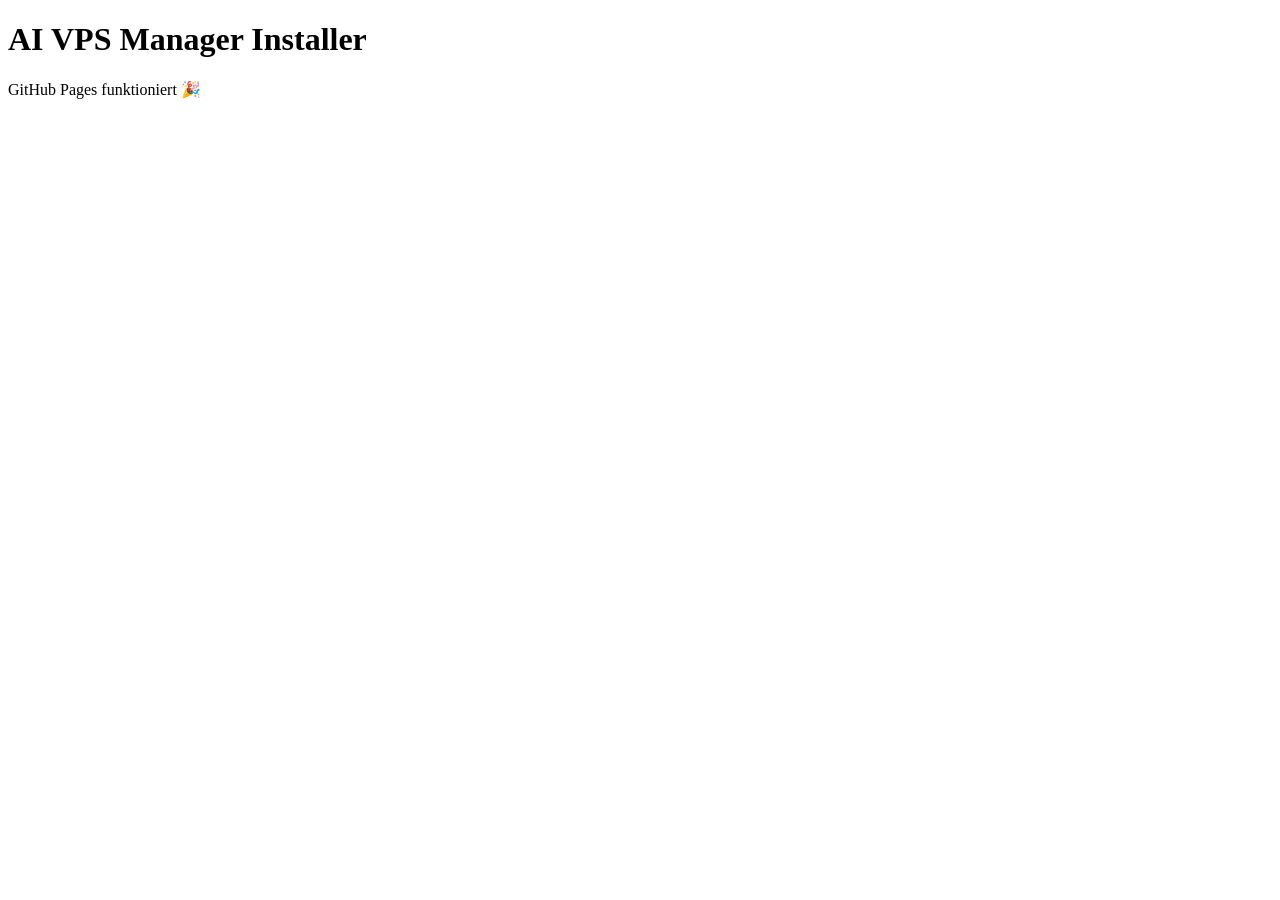
==== index.html @ b36ca0cc "Add landing page" ====
<!DOCTYPE html>
<html lang="de">
<head>
  <meta charset="UTF-8">
  <title>AVM Installer</title>
</head>
<body>
  <h1>AI VPS Manager Installer</h1>
  <p>GitHub Pages funktioniert 🎉</p>
</body>
</html>
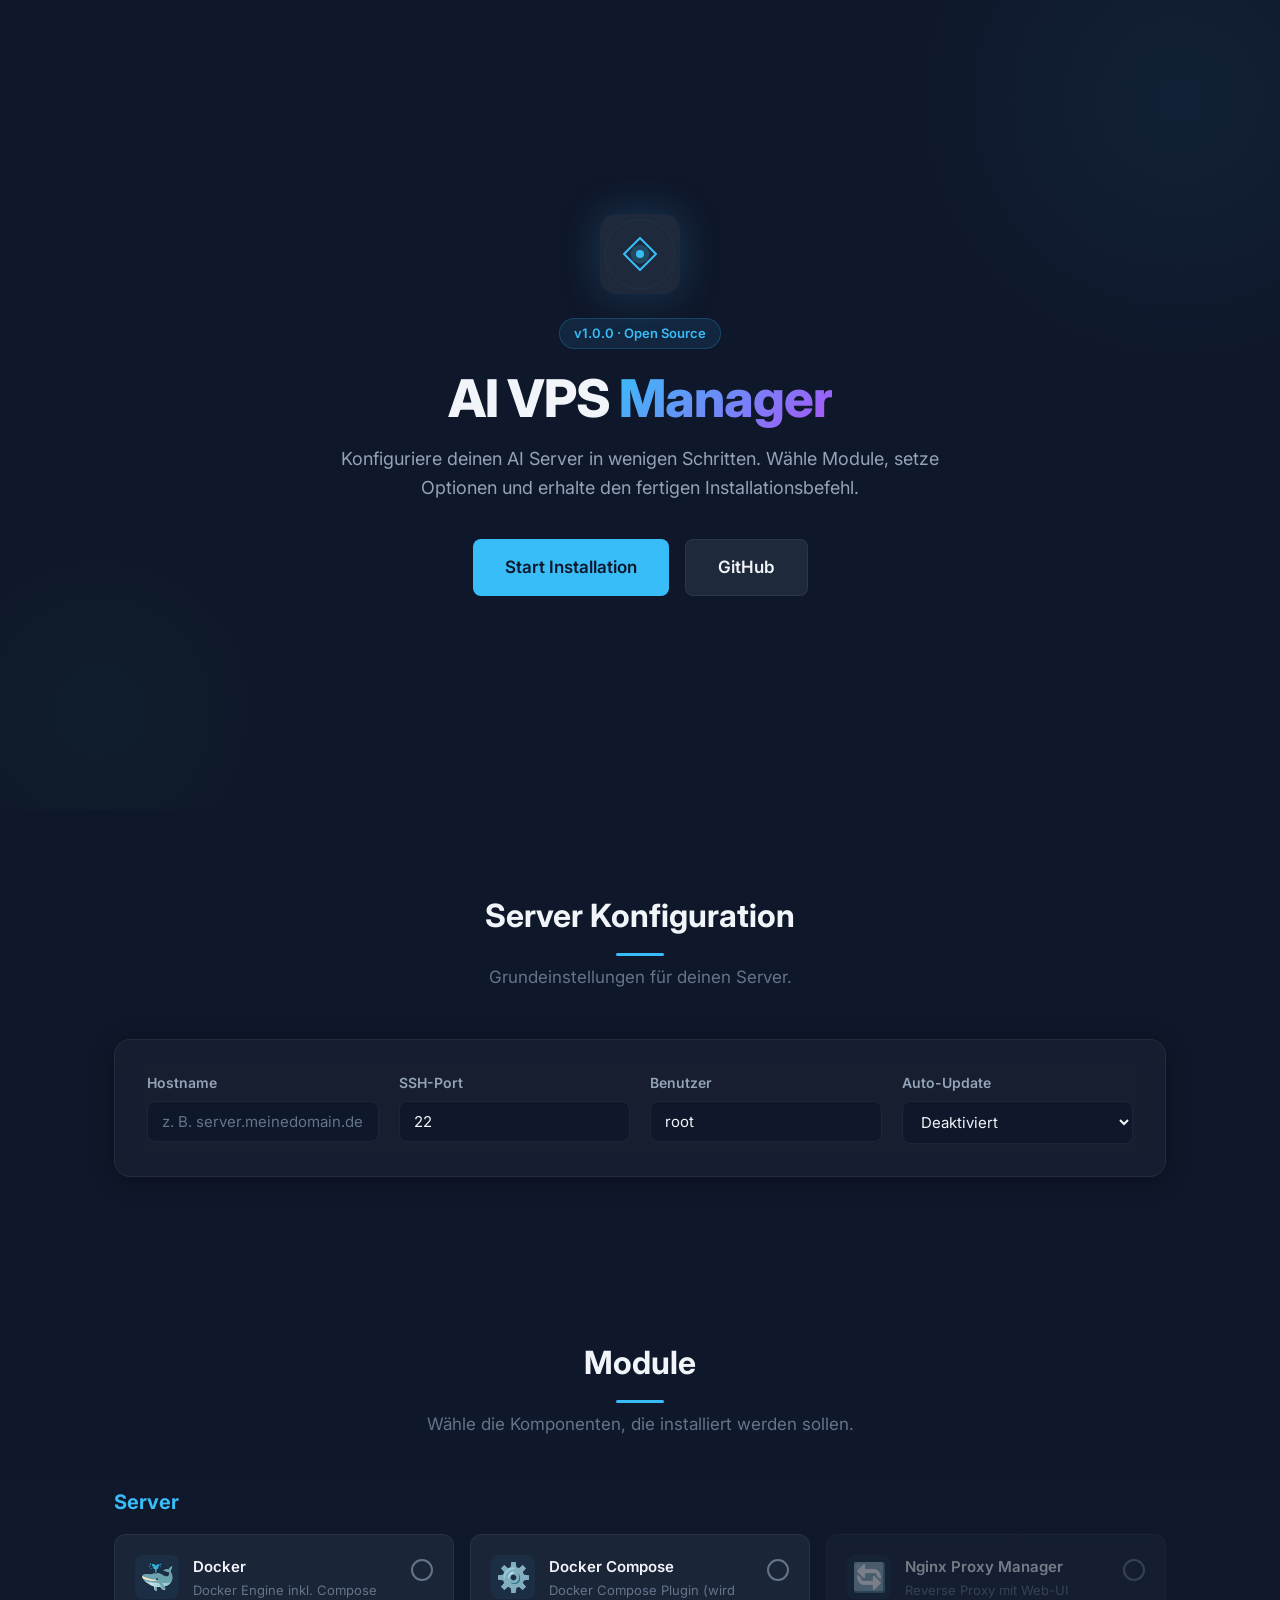
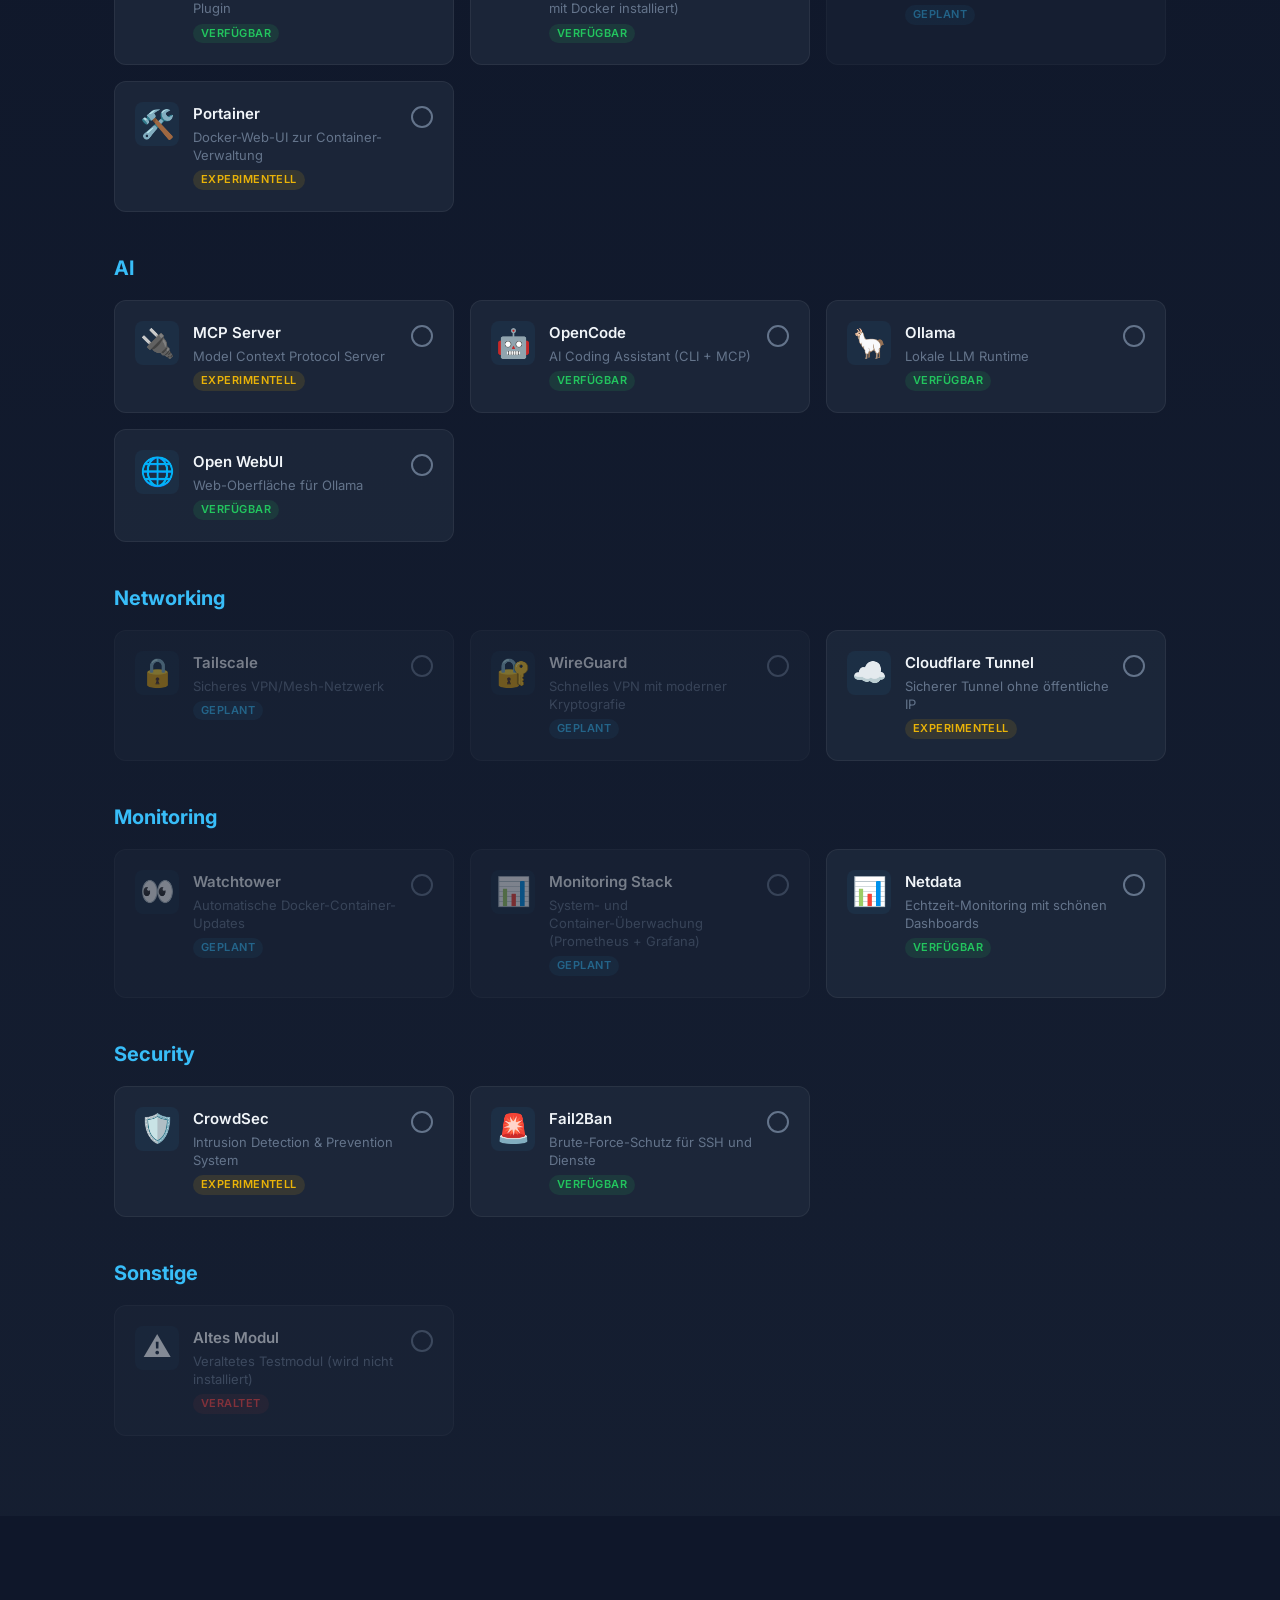
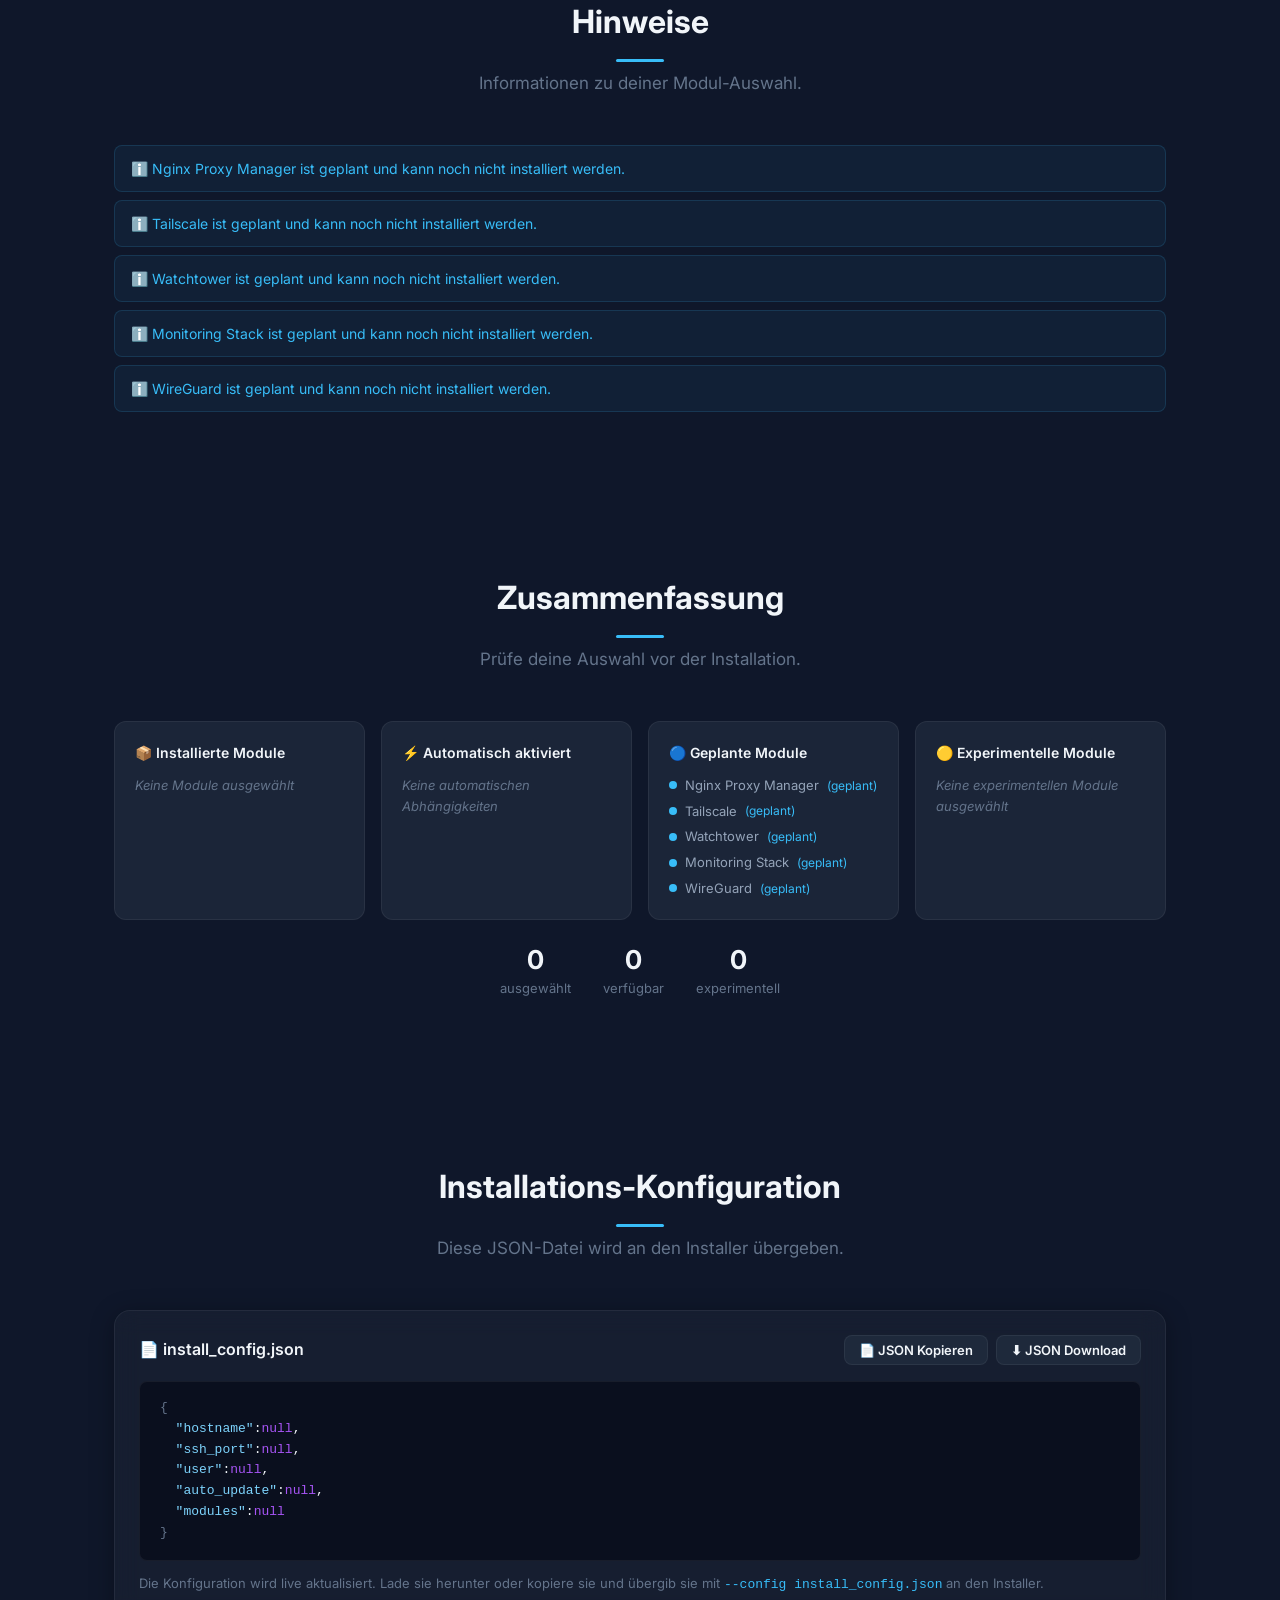
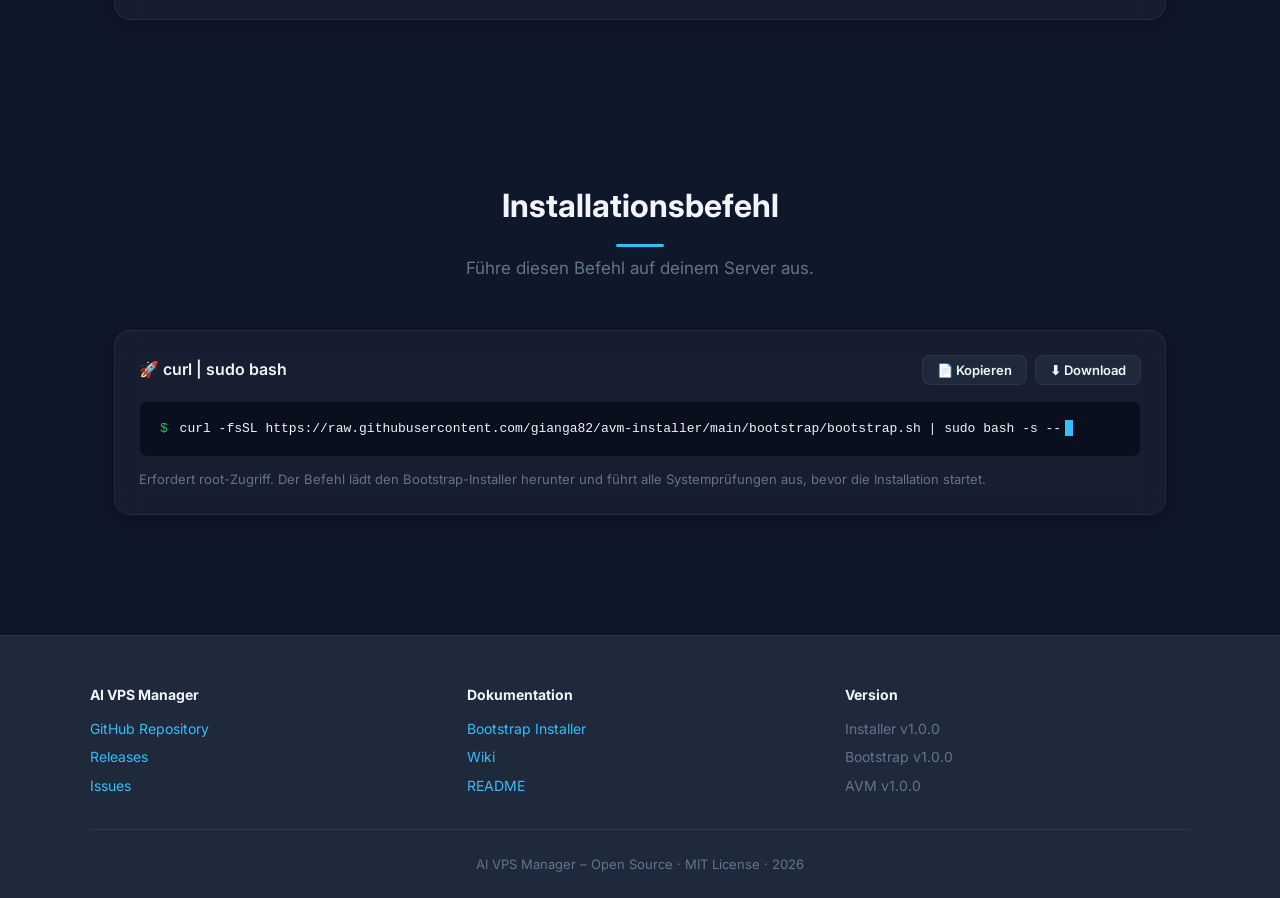
==== commit 0b7b62fd: "Publish Installer Frontend – 2026-07-04 18:31" ====
--- a/index.html
+++ b/index.html
@@ -2,10 +2,219 @@
 <html lang="de">
 <head>
   <meta charset="UTF-8">
-  <title>AVM Installer</title>
+  <meta name="viewport" content="width=device-width, initial-scale=1.0">
+  <title>AI VPS Manager – Installer</title>
+  <meta name="description" content="AI VPS Manager Installer – Konfiguriere deinen AI Server in wenigen Schritten.">
+  <link rel="icon" href="assets/favicon.ico" sizes="any">
+  <link rel="icon" href="assets/logo.svg" type="image/svg+xml">
+  <link rel="stylesheet" href="css/style.css">
 </head>
 <body>
-  <h1>AI VPS Manager Installer</h1>
-  <p>GitHub Pages funktioniert 🎉</p>
+
+  <!-- ═══════════════ Toast Container ═══════════════ -->
+  <div class="toast-container" id="toastContainer" aria-live="polite"></div>
+
+  <!-- ═══════════════ Hero ═══════════════ -->
+  <section class="hero" id="hero">
+    <div class="hero-content">
+      <img src="assets/logo.svg" alt="AI VPS Manager Logo" class="hero-logo" width="80" height="80">
+      <div class="hero-badge">v1.0.0 · Open Source</div>
+      <h1>AI VPS <span>Manager</span></h1>
+      <p>Konfiguriere deinen AI Server in wenigen Schritten. Wähle Module,
+         setze Optionen und erhalte den fertigen Installationsbefehl.</p>
+      <div class="hero-actions">
+        <a href="#config" class="btn btn-primary btn-lg">Start Installation</a>
+        <a href="https://github.com/gianga82/ai-vps-manager" target="_blank" rel="noopener" class="btn btn-secondary btn-lg">GitHub</a>
+      </div>
+    </div>
+  </section>
+
+  <!-- ═══════════════ Server Config ═══════════════ -->
+  <section class="section" id="config">
+    <div class="container">
+      <div class="section-header">
+        <h2>Server Konfiguration</h2>
+        <p>Grundeinstellungen für deinen Server.</p>
+      </div>
+      <div class="glass" style="padding:32px;">
+        <div class="config-grid">
+          <div class="form-group">
+            <label for="hostname">Hostname</label>
+            <input type="text" id="hostname" placeholder="z. B. server.meinedomain.de">
+          </div>
+          <div class="form-group">
+            <label for="sshPort">SSH-Port</label>
+            <input type="number" id="sshPort" value="22" min="1" max="65535">
+          </div>
+          <div class="form-group">
+            <label for="user">Benutzer</label>
+            <input type="text" id="user" value="root" placeholder="root">
+          </div>
+          <div class="form-group">
+            <label for="autoUpdate">Auto-Update</label>
+            <select id="autoUpdate">
+              <option value="false">Deaktiviert</option>
+              <option value="true">Aktiviert</option>
+            </select>
+          </div>
+        </div>
+      </div>
+    </div>
+  </section>
+
+  <!-- ═══════════════ Module ═══════════════ -->
+  <section class="section modules-section" id="modules">
+    <div class="container">
+      <div class="section-header">
+        <h2>Module</h2>
+        <p>Wähle die Komponenten, die installiert werden sollen.</p>
+      </div>
+      <div id="modulesContainer"></div>
+    </div>
+  </section>
+
+  <!-- ═══════════════ Abhängigkeits-Hinweise ═══════════════ -->
+  <section class="section" id="hints">
+    <div class="container">
+      <div class="section-header">
+        <h2>Hinweise</h2>
+        <p>Informationen zu deiner Modul-Auswahl.</p>
+      </div>
+      <div id="depHints"></div>
+    </div>
+  </section>
+
+  <!-- ═══════════════ Summary ═══════════════ -->
+  <section class="section" id="summary">
+    <div class="container">
+      <div class="section-header">
+        <h2>Zusammenfassung</h2>
+        <p>Prüfe deine Auswahl vor der Installation.</p>
+      </div>
+      <div class="summary-grid" id="summaryGrid">
+        <div class="summary-card">
+          <h3>📦 Installierte Module</h3>
+          <ul class="summary-list" id="summaryExplicit">
+            <li style="color:var(--text-muted);font-style:italic;">Keine Module ausgewählt</li>
+          </ul>
+        </div>
+        <div class="summary-card">
+          <h3>⚡ Automatisch aktiviert</h3>
+          <ul class="summary-list" id="summaryAuto">
+            <li style="color:var(--text-muted);font-style:italic;">Keine automatischen Abhängigkeiten</li>
+          </ul>
+        </div>
+        <div class="summary-card">
+          <h3>🔵 Geplante Module</h3>
+          <ul class="summary-list" id="summaryPlanned">
+            <li style="color:var(--text-muted);font-style:italic;">Keine geplanten Module</li>
+          </ul>
+        </div>
+        <div class="summary-card">
+          <h3>🟡 Experimentelle Module</h3>
+          <ul class="summary-list" id="summaryExperimental">
+            <li style="color:var(--text-muted);font-style:italic;">Keine experimentellen Module ausgewählt</li>
+          </ul>
+        </div>
+      </div>
+      <div style="text-align:center;margin-top:24px;">
+        <div class="summary-counts" style="justify-content:center;" id="summaryCounts">
+          <div class="count-item"><span class="number" id="countSelected">0</span><span class="label">ausgewählt</span></div>
+          <div class="count-item"><span class="number" id="countAvailable">0</span><span class="label">verfügbar</span></div>
+          <div class="count-item"><span class="number" id="countExperimental">0</span><span class="label">experimentell</span></div>
+        </div>
+      </div>
+    </div>
+  </section>
+
+  <!-- ═══════════════ Installations-Konfiguration ═══════════════ -->
+  <section class="section" id="jsonconfig">
+    <div class="container">
+      <div class="section-header">
+        <h2>Installations-Konfiguration</h2>
+        <p>Diese JSON-Datei wird an den Installer übergeben.</p>
+      </div>
+      <div class="terminal-section glass">
+        <div class="terminal-header">
+          <h3>📄 install_config.json</h3>
+          <div class="terminal-actions">
+            <button class="btn btn-secondary btn-sm" id="copyJsonBtn" title="JSON in Zwischenablage kopieren">📄 JSON Kopieren</button>
+            <button class="btn btn-secondary btn-sm" id="downloadJsonBtn" title="JSON herunterladen">⬇ JSON Download</button>
+          </div>
+        </div>
+        <div class="json-viewer" id="jsonViewer"></div>
+        <p style="color:var(--text-muted);font-size:0.8125rem;margin-top:12px;">
+          Die Konfiguration wird live aktualisiert. Lade sie herunter oder kopiere sie
+          und übergib sie mit <code style="color:var(--accent);">--config install_config.json</code> an den Installer.
+        </p>
+      </div>
+    </div>
+  </section>
+
+  <!-- ═══════════════ Installationsbefehl ═══════════════ -->
+  <section class="section" id="command">
+    <div class="container">
+      <div class="section-header">
+        <h2>Installationsbefehl</h2>
+        <p>Führe diesen Befehl auf deinem Server aus.</p>
+      </div>
+      <div class="terminal-section glass">
+        <div class="terminal-header">
+          <h3>🚀 curl | sudo bash</h3>
+          <div class="terminal-actions">
+            <button class="btn btn-secondary btn-sm" id="copyBtn" title="In Zwischenablage kopieren">📄 Kopieren</button>
+            <button class="btn btn-secondary btn-sm" id="downloadBtn" title="Als Script herunterladen">⬇ Download</button>
+          </div>
+        </div>
+        <div class="terminal" id="terminal">
+          <span class="prompt">$</span>
+          <span class="terminal-cursor"></span>
+        </div>
+        <p style="color:var(--text-muted);font-size:0.8125rem;margin-top:12px;">
+          Erfordert root-Zugriff. Der Befehl lädt den Bootstrap-Installer herunter
+          und führt alle Systemprüfungen aus, bevor die Installation startet.
+        </p>
+      </div>
+    </div>
+  </section>
+
+  <!-- ═══════════════ Footer ═══════════════ -->
+  <footer class="footer" id="footer">
+    <div class="footer-grid">
+      <div class="footer-col">
+        <h4>AI VPS Manager</h4>
+        <ul>
+          <li><a href="https://github.com/gianga82/ai-vps-manager" target="_blank" rel="noopener">GitHub Repository</a></li>
+          <li><a href="https://github.com/gianga82/ai-vps-manager/releases" target="_blank" rel="noopener">Releases</a></li>
+          <li><a href="https://github.com/gianga82/ai-vps-manager/issues" target="_blank" rel="noopener">Issues</a></li>
+        </ul>
+      </div>
+      <div class="footer-col">
+        <h4>Dokumentation</h4>
+        <ul>
+          <li><a href="docs/bootstrap.md" target="_blank">Bootstrap Installer</a></li>
+          <li><a href="https://github.com/gianga82/ai-vps-manager/wiki" target="_blank" rel="noopener">Wiki</a></li>
+          <li><a href="https://github.com/gianga82/ai-vps-manager/blob/main/README.md" target="_blank" rel="noopener">README</a></li>
+        </ul>
+      </div>
+      <div class="footer-col">
+        <h4>Version</h4>
+        <ul>
+          <li><span style="color:var(--text-muted);font-size:0.875rem;">Installer v1.0.0</span></li>
+          <li><span style="color:var(--text-muted);font-size:0.875rem;">Bootstrap v1.0.0</span></li>
+          <li><span style="color:var(--text-muted);font-size:0.875rem;">AVM v1.0.0</span></li>
+        </ul>
+      </div>
+    </div>
+    <div class="footer-bottom">
+      AI VPS Manager – Open Source · MIT License · 2026
+    </div>
+  </footer>
+
+  <!-- ═══════════════ Scripts ═══════════════ -->
+  <script src="js/app.js"></script>
+  <script src="js/ui.js"></script>
+  <script src="js/installer.js"></script>
+  <script src="js/api.js"></script>
 </body>
 </html>
--- a/css/style.css
+++ b/css/style.css
@@ -0,0 +1,776 @@
+/* ==========================================================================
+   style.css – AI VPS Manager Installer Styles
+   Dark Theme · Inter Font · Glassmorphism · Responsive
+   ========================================================================== */
+
+/* ─── Google Fonts: Inter ─────────────────────────────────────────────── */
+
+@import url('https://fonts.googleapis.com/css2?family=Inter:wght@400;500;600;700;800&display=swap');
+
+/* ─── CSS Custom Properties ──────────────────────────────────────────── */
+
+:root {
+  --bg-primary: #0f172a;
+  --bg-secondary: #1e293b;
+  --bg-card: rgba(30, 41, 59, 0.85);
+  --bg-glass: rgba(255, 255, 255, 0.03);
+  --border-glass: rgba(255, 255, 255, 0.06);
+  --text-primary: #f1f5f9;
+  --text-secondary: #94a3b8;
+  --text-muted: #64748b;
+  --accent: #38bdf8;
+  --accent-hover: #7dd3fc;
+  --green: #22c55e;
+  --yellow: #eab308;
+  --red: #ef4444;
+  --orange: #f97316;
+  --purple: #a855f7;
+  --radius: 12px;
+  --radius-sm: 8px;
+  --radius-lg: 16px;
+  --shadow: 0 4px 24px rgba(0, 0, 0, 0.3);
+  --transition: 0.2s ease;
+}
+
+/* ─── Reset & Base ────────────────────────────────────────────────────── */
+
+*, *::before, *::after { box-sizing: border-box; margin: 0; padding: 0; }
+
+html {
+  scroll-behavior: smooth;
+  font-size: 16px;
+}
+
+body {
+  font-family: 'Inter', -apple-system, BlinkMacSystemFont, 'Segoe UI', sans-serif;
+  background: var(--bg-primary);
+  color: var(--text-primary);
+  line-height: 1.6;
+  min-height: 100vh;
+  -webkit-font-smoothing: antialiased;
+}
+
+a { color: var(--accent); text-decoration: none; transition: color var(--transition); }
+a:hover { color: var(--accent-hover); }
+img { max-width: 100%; display: block; }
+ul { list-style: none; }
+code { font-family: 'JetBrains Mono', 'Fira Code', monospace; }
+
+/* ─── Container ───────────────────────────────────────────────────────── */
+
+.container {
+  max-width: 1100px;
+  margin: 0 auto;
+  padding: 0 24px;
+}
+
+/* ─── Section ─────────────────────────────────────────────────────────── */
+
+.section {
+  padding: 80px 0;
+}
+
+.section-header {
+  text-align: center;
+  margin-bottom: 48px;
+}
+
+.section-header h2 {
+  font-size: 2rem;
+  font-weight: 700;
+  margin-bottom: 8px;
+  color: var(--text-primary);
+}
+
+.section-header p {
+  color: var(--text-muted);
+  font-size: 1.0625rem;
+}
+
+.section-header h2::after {
+  content: '';
+  display: block;
+  width: 48px;
+  height: 3px;
+  background: var(--accent);
+  margin: 12px auto 0;
+  border-radius: 2px;
+}
+
+/* ─── Glassmorphism Card ──────────────────────────────────────────────── */
+
+.glass {
+  background: var(--bg-glass);
+  border: 1px solid var(--border-glass);
+  backdrop-filter: blur(12px);
+  -webkit-backdrop-filter: blur(12px);
+  border-radius: var(--radius-lg);
+  box-shadow: var(--shadow);
+}
+
+/* ─── Hero ────────────────────────────────────────────────────────────── */
+
+.hero {
+  min-height: 90vh;
+  display: flex;
+  align-items: center;
+  justify-content: center;
+  text-align: center;
+  padding: 40px 24px;
+  position: relative;
+  overflow: hidden;
+}
+
+.hero::before {
+  content: '';
+  position: absolute;
+  width: 600px;
+  height: 600px;
+  background: radial-gradient(circle, rgba(56,189,248,0.06) 0%, transparent 70%);
+  top: -200px;
+  right: -200px;
+  pointer-events: none;
+}
+
+.hero::after {
+  content: '';
+  position: absolute;
+  width: 400px;
+  height: 400px;
+  background: radial-gradient(circle, rgba(34,197,94,0.04) 0%, transparent 70%);
+  bottom: -100px;
+  left: -100px;
+  pointer-events: none;
+}
+
+.hero-content {
+  max-width: 720px;
+  position: relative;
+  z-index: 1;
+}
+
+.hero-logo {
+  margin: 0 auto 24px;
+  filter: drop-shadow(0 0 20px rgba(56,189,248,0.2));
+}
+
+.hero-badge {
+  display: inline-block;
+  background: rgba(56,189,248,0.1);
+  color: var(--accent);
+  font-size: 0.8125rem;
+  font-weight: 600;
+  padding: 4px 14px;
+  border-radius: 20px;
+  border: 1px solid rgba(56,189,248,0.2);
+  margin-bottom: 20px;
+}
+
+.hero h1 {
+  font-size: 3.25rem;
+  font-weight: 800;
+  line-height: 1.15;
+  margin-bottom: 16px;
+  letter-spacing: -0.02em;
+}
+
+.hero h1 span {
+  background: linear-gradient(135deg, var(--accent), var(--purple));
+  -webkit-background-clip: text;
+  -webkit-text-fill-color: transparent;
+  background-clip: text;
+}
+
+.hero p {
+  font-size: 1.125rem;
+  color: var(--text-secondary);
+  margin-bottom: 36px;
+  max-width: 600px;
+  margin-left: auto;
+  margin-right: auto;
+}
+
+.hero-actions {
+  display: flex;
+  gap: 16px;
+  justify-content: center;
+  flex-wrap: wrap;
+}
+
+/* ─── Buttons ─────────────────────────────────────────────────────────── */
+
+.btn {
+  display: inline-flex;
+  align-items: center;
+  gap: 8px;
+  font-family: inherit;
+  font-weight: 600;
+  font-size: 0.9375rem;
+  padding: 10px 22px;
+  border-radius: var(--radius-sm);
+  border: none;
+  cursor: pointer;
+  transition: all var(--transition);
+  text-decoration: none;
+}
+
+.btn-primary {
+  background: var(--accent);
+  color: #0f172a;
+}
+
+.btn-primary:hover {
+  background: var(--accent-hover);
+  transform: translateY(-1px);
+  box-shadow: 0 8px 24px rgba(56,189,248,0.3);
+}
+
+.btn-secondary {
+  background: var(--bg-secondary);
+  color: var(--text-primary);
+  border: 1px solid var(--border-glass);
+}
+
+.btn-secondary:hover {
+  background: rgba(255,255,255,0.05);
+  border-color: rgba(255,255,255,0.12);
+  transform: translateY(-1px);
+}
+
+.btn-sm {
+  font-size: 0.8125rem;
+  padding: 6px 14px;
+}
+
+.btn-lg {
+  padding: 14px 32px;
+  font-size: 1.0625rem;
+}
+
+/* ─── Config Grid ─────────────────────────────────────────────────────── */
+
+.config-grid {
+  display: grid;
+  grid-template-columns: repeat(auto-fit, minmax(200px, 1fr));
+  gap: 20px;
+}
+
+.form-group {
+  display: flex;
+  flex-direction: column;
+  gap: 6px;
+}
+
+.form-group label {
+  font-size: 0.875rem;
+  font-weight: 600;
+  color: var(--text-secondary);
+}
+
+.form-group input,
+.form-group select {
+  font-family: inherit;
+  background: var(--bg-primary);
+  border: 1px solid var(--border-glass);
+  color: var(--text-primary);
+  padding: 10px 14px;
+  border-radius: var(--radius-sm);
+  font-size: 0.9375rem;
+  transition: border-color var(--transition);
+  outline: none;
+}
+
+.form-group input:focus,
+.form-group select:focus {
+  border-color: var(--accent);
+  box-shadow: 0 0 0 3px rgba(56,189,248,0.15);
+}
+
+.form-group input::placeholder {
+  color: var(--text-muted);
+}
+
+/* ─── Module ──────────────────────────────────────────────────────────── */
+
+.modules-section {
+  background: linear-gradient(180deg, var(--bg-primary) 0%, rgba(30,41,59,0.4) 100%);
+}
+
+.category-label {
+  font-size: 1.25rem;
+  font-weight: 700;
+  color: var(--accent);
+  margin-bottom: 16px;
+  margin-top: 40px;
+}
+
+.category-label:first-child {
+  margin-top: 0;
+}
+
+.modules-grid {
+  display: grid;
+  grid-template-columns: repeat(auto-fill, minmax(280px, 1fr));
+  gap: 16px;
+}
+
+.module-card {
+  background: var(--bg-card);
+  border: 1px solid var(--border-glass);
+  border-radius: var(--radius);
+  padding: 20px;
+  cursor: pointer;
+  transition: all var(--transition);
+  display: flex;
+  align-items: flex-start;
+  gap: 14px;
+  position: relative;
+  user-select: none;
+}
+
+.module-card:hover:not(.disabled) {
+  border-color: rgba(56,189,248,0.3);
+  background: rgba(56,189,248,0.04);
+  transform: translateY(-2px);
+}
+
+.module-card.selected {
+  border-color: var(--accent);
+  background: rgba(56,189,248,0.08);
+  box-shadow: 0 0 20px rgba(56,189,248,0.08);
+}
+
+.module-card.disabled {
+  opacity: 0.45;
+  cursor: not-allowed;
+}
+
+.module-icon {
+  font-size: 1.75rem;
+  flex-shrink: 0;
+  width: 44px;
+  height: 44px;
+  display: flex;
+  align-items: center;
+  justify-content: center;
+  background: rgba(56,189,248,0.06);
+  border-radius: var(--radius-sm);
+}
+
+.module-card.selected .module-icon {
+  background: rgba(56,189,248,0.12);
+}
+
+.module-info {
+  flex: 1;
+  min-width: 0;
+}
+
+.module-info h4 {
+  font-size: 0.9375rem;
+  font-weight: 600;
+  margin-bottom: 2px;
+}
+
+.module-info p {
+  font-size: 0.8125rem;
+  color: var(--text-muted);
+  line-height: 1.4;
+}
+
+.module-check {
+  width: 22px;
+  height: 22px;
+  border: 2px solid var(--text-muted);
+  border-radius: 50%;
+  flex-shrink: 0;
+  margin-top: 4px;
+  transition: all var(--transition);
+  position: relative;
+}
+
+.module-card.selected .module-check {
+  border-color: var(--green);
+  background: var(--green);
+}
+
+.module-card.selected .module-check::after {
+  content: '\2713';
+  position: absolute;
+  inset: 0;
+  display: flex;
+  align-items: center;
+  justify-content: center;
+  color: #fff;
+  font-size: 0.75rem;
+  font-weight: 700;
+}
+
+.module-badge {
+  display: inline-block;
+  font-size: 0.6875rem;
+  font-weight: 600;
+  padding: 1px 8px;
+  border-radius: 10px;
+  margin-top: 6px;
+  text-transform: uppercase;
+  letter-spacing: 0.04em;
+}
+
+.module-badge.available { background: rgba(34,197,94,0.12); color: var(--green); }
+.module-badge.experimental { background: rgba(234,179,8,0.12); color: var(--yellow); }
+.module-badge.planned { background: rgba(56,189,248,0.12); color: var(--accent); }
+.module-badge.deprecated { background: rgba(239,68,68,0.12); color: var(--red); }
+
+/* ─── Auto-Dependency Label ───────────────────────────────────────────── */
+
+.auto-label {
+  display: inline-block;
+  font-size: 0.6875rem;
+  font-weight: 600;
+  color: var(--yellow);
+  margin-left: 6px;
+  vertical-align: middle;
+}
+
+.module-card.auto-dep {
+  border-color: rgba(234,179,8,0.2);
+  background: rgba(234,179,8,0.04);
+}
+
+.module-card.auto-dep .module-check {
+  border-color: var(--yellow);
+  background: rgba(234,179,8,0.15);
+}
+
+.module-card.deprecated {
+  opacity: 0.5;
+  cursor: not-allowed;
+}
+
+/* ─── Checkbox / Check Mark ───────────────────────────────────────────── */
+
+.module-card .check-mark {
+  position: absolute;
+  inset: 0;
+  display: flex;
+  align-items: center;
+  justify-content: center;
+  color: #fff;
+  font-size: 0.75rem;
+  font-weight: 700;
+}
+
+.module-check.checked {
+  border-color: var(--green);
+  background: var(--green);
+}
+
+.module-check.checked .check-mark {
+  color: #fff;
+}
+
+.module-card.auto-dep .module-check.checked {
+  border-color: var(--yellow);
+  background: var(--yellow);
+}
+
+.module-card.auto-dep .module-check.checked .check-mark {
+  color: #0f172a;
+}
+
+/* ─── Dependency Hints ────────────────────────────────────────────────── */
+
+#depHints {
+  display: flex;
+  flex-direction: column;
+  gap: 8px;
+}
+
+.dep-hint {
+  padding: 12px 16px;
+  border-radius: var(--radius-sm);
+  font-size: 0.875rem;
+  line-height: 1.5;
+  border: 1px solid transparent;
+}
+
+.dep-hint-info {
+  background: rgba(56,189,248,0.06);
+  border-color: rgba(56,189,248,0.15);
+  color: var(--text-secondary);
+}
+
+.dep-hint-warning {
+  background: rgba(234,179,8,0.08);
+  border-color: rgba(234,179,8,0.2);
+  color: var(--yellow);
+}
+
+.dep-hint-planned {
+  background: rgba(56,189,248,0.06);
+  border-color: rgba(56,189,248,0.15);
+  color: var(--accent);
+}
+
+/* ─── Summary Grid ────────────────────────────────────────────────────── */
+
+.summary-grid {
+  display: grid;
+  grid-template-columns: repeat(auto-fit, minmax(240px, 1fr));
+  gap: 16px;
+}
+
+.summary-card {
+  background: var(--bg-card);
+  border: 1px solid var(--border-glass);
+  border-radius: var(--radius);
+  padding: 20px;
+}
+
+.summary-card h3 {
+  font-size: 0.875rem;
+  font-weight: 600;
+  margin-bottom: 10px;
+  color: var(--text-primary);
+}
+
+.summary-list {
+  display: flex;
+  flex-direction: column;
+  gap: 5px;
+}
+
+.summary-list li {
+  font-size: 0.8125rem;
+  color: var(--text-secondary);
+  display: flex;
+  align-items: center;
+  gap: 8px;
+}
+
+.dot {
+  width: 8px;
+  height: 8px;
+  border-radius: 50%;
+  flex-shrink: 0;
+}
+
+.dot.active { background: var(--green); }
+.dot.warning { background: var(--yellow); }
+.dot.deprecated { background: var(--red); }
+
+.summary-counts {
+  display: flex;
+  gap: 32px;
+  margin-top: 20px;
+}
+
+.count-item {
+  text-align: center;
+}
+
+.count-item .number {
+  display: block;
+  font-size: 1.625rem;
+  font-weight: 700;
+  color: var(--text-primary);
+  line-height: 1.2;
+}
+
+.count-item .label {
+  font-size: 0.8125rem;
+  color: var(--text-muted);
+}
+
+/* ─── Terminal / Command Section ──────────────────────────────────────── */
+
+.terminal-section {
+  padding: 24px;
+}
+
+.terminal-header {
+  display: flex;
+  align-items: center;
+  justify-content: space-between;
+  margin-bottom: 16px;
+  flex-wrap: wrap;
+  gap: 8px;
+}
+
+.terminal-header h3 {
+  font-size: 1rem;
+  font-weight: 600;
+}
+
+.terminal-actions {
+  display: flex;
+  gap: 8px;
+}
+
+.terminal {
+  background: #0a0f1e;
+  border: 1px solid rgba(255,255,255,0.06);
+  border-radius: var(--radius-sm);
+  padding: 16px 20px;
+  font-family: 'JetBrains Mono', 'Fira Code', 'Cascadia Code', 'Consolas', monospace;
+  font-size: 0.8125rem;
+  line-height: 1.7;
+  overflow-x: auto;
+  white-space: pre-wrap;
+  word-break: break-all;
+  color: var(--text-primary);
+}
+
+.terminal .prompt {
+  color: var(--green);
+  margin-right: 4px;
+}
+
+.terminal-cursor {
+  display: inline-block;
+  width: 8px;
+  height: 16px;
+  background: var(--accent);
+  animation: blink 1s step-end infinite;
+  vertical-align: text-bottom;
+  margin-left: 4px;
+}
+
+@keyframes blink {
+  0%, 100% { opacity: 1; }
+  50% { opacity: 0; }
+}
+
+/* ─── JSON Viewer ─────────────────────────────────────────────────────── */
+
+.json-viewer {
+  background: #0a0f1e;
+  border: 1px solid rgba(255,255,255,0.06);
+  border-radius: var(--radius-sm);
+  padding: 16px 20px;
+  font-family: 'JetBrains Mono', 'Fira Code', 'Cascadia Code', 'Consolas', monospace;
+  font-size: 0.8125rem;
+  line-height: 1.6;
+  overflow-x: auto;
+  white-space: pre;
+}
+
+.json-key { color: #7dd3fc; }
+.json-string { color: #22c55e; }
+.json-bool { color: #a855f7; }
+.json-num { color: #f97316; }
+.json-bracket { color: var(--text-muted); }
+
+/* ─── Footer ──────────────────────────────────────────────────────────── */
+
+.footer {
+  background: var(--bg-secondary);
+  border-top: 1px solid var(--border-glass);
+  padding: 48px 24px 24px;
+  margin-top: 40px;
+}
+
+.footer-grid {
+  max-width: 1100px;
+  margin: 0 auto;
+  display: grid;
+  grid-template-columns: repeat(auto-fit, minmax(180px, 1fr));
+  gap: 32px;
+}
+
+.footer-col h4 {
+  font-size: 0.875rem;
+  font-weight: 700;
+  color: var(--text-primary);
+  margin-bottom: 12px;
+}
+
+.footer-col ul {
+  display: flex;
+  flex-direction: column;
+  gap: 6px;
+}
+
+.footer-col li {
+  font-size: 0.875rem;
+}
+
+.footer-bottom {
+  max-width: 1100px;
+  margin: 0 auto;
+  text-align: center;
+  padding-top: 24px;
+  margin-top: 32px;
+  border-top: 1px solid var(--border-glass);
+  color: var(--text-muted);
+  font-size: 0.8125rem;
+}
+
+/* ─── Toast ───────────────────────────────────────────────────────────── */
+
+.toast-container {
+  position: fixed;
+  top: 20px;
+  right: 20px;
+  z-index: 9999;
+  display: flex;
+  flex-direction: column;
+  gap: 8px;
+}
+
+.toast {
+  background: var(--bg-secondary);
+  border: 1px solid var(--border-glass);
+  color: var(--text-primary);
+  padding: 12px 20px;
+  border-radius: var(--radius-sm);
+  font-size: 0.875rem;
+  font-weight: 500;
+  box-shadow: 0 8px 32px rgba(0,0,0,0.4);
+  animation: slideIn 0.3s ease;
+  max-width: 380px;
+}
+
+.toast.success { border-left: 3px solid var(--green); }
+.toast.error { border-left: 3px solid var(--red); }
+.toast.info { border-left: 3px solid var(--accent); }
+
+@keyframes slideIn {
+  from { transform: translateX(100%); opacity: 0; }
+  to { transform: translateX(0); opacity: 1; }
+}
+
+/* ─── Scrollbar ───────────────────────────────────────────────────────── */
+
+::-webkit-scrollbar { width: 8px; height: 8px; }
+::-webkit-scrollbar-track { background: var(--bg-primary); }
+::-webkit-scrollbar-thumb {
+  background: var(--bg-secondary);
+  border-radius: 4px;
+}
+::-webkit-scrollbar-thumb:hover { background: #334155; }
+
+/* ─── Responsive ──────────────────────────────────────────────────────── */
+
+@media (max-width: 768px) {
+  .hero h1 { font-size: 2.25rem; }
+  .hero p { font-size: 1rem; }
+  .section { padding: 48px 0; }
+  .section-header h2 { font-size: 1.5rem; }
+  .modules-grid { grid-template-columns: 1fr; }
+  .config-grid { grid-template-columns: 1fr; }
+  .summary-grid { grid-template-columns: 1fr; }
+  .summary-counts { gap: 16px; }
+  .terminal { font-size: 0.75rem; padding: 12px 14px; }
+  .json-viewer { font-size: 0.75rem; padding: 12px 14px; }
+  .terminal-header { flex-direction: column; align-items: stretch; }
+  .hero-actions { flex-direction: column; align-items: stretch; }
+  .btn-lg { text-align: center; justify-content: center; }
+}
+
+@media (max-width: 480px) {
+  .hero h1 { font-size: 1.75rem; }
+  .footer-grid { grid-template-columns: 1fr; }
+  .count-item .number { font-size: 1.25rem; }
+}
